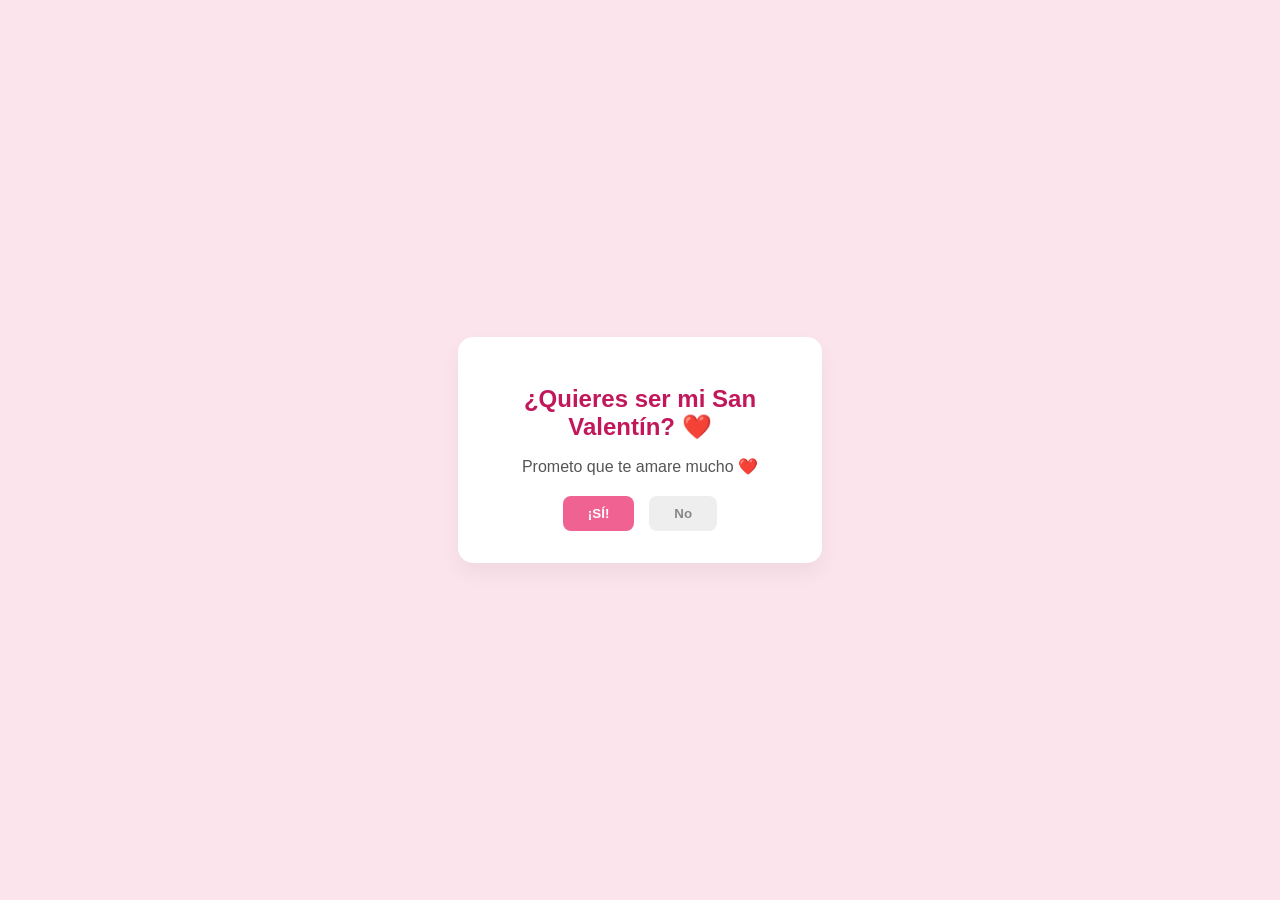
==== index.html @ be023148 "Add files via upload" ====
<!DOCTYPE html>
<html lang="es">
<head>
    <meta charset="UTF-8">
    <meta name="viewport" content="width=device-width, initial-scale=1.0">
    <title>Para mi San Valentín</title>
    <link rel="stylesheet" href="style.css">
</head>
<body>

    <div class="card">
        <h1>¿Quieres ser mi San Valentín? ❤️</h1>
        <p>Prometo que te amare mucho ❤️</p>
        
        <div class="buttons">
            <button id="yesBtn">¡SÍ!</button>
            <button id="noBtn">No</button>
        </div>
    </div>

    <script>
        const noBtn = document.getElementById('noBtn');
        const yesBtn = document.getElementById('yesBtn');

        noBtn.addEventListener('mouseover', () => {
            const x = Math.random() * (window.innerWidth - noBtn.offsetWidth);
            const y = Math.random() * (window.innerHeight - noBtn.offsetHeight);
            
            noBtn.style.position = 'fixed'; // 'fixed' para que se mueva por toda la pantalla
            noBtn.style.left = x + 'px';
            noBtn.style.top = y + 'px';
        });

        yesBtn.addEventListener('click', () => {
            document.body.innerHTML = `
                <div class="card">
                    <h1>¡SIII! Sabía que aceptarías 😍</h1>
                    <img src="https://media.giphy.com/media/v1.Y2lkPTc5MGI3NjExOHp6Znd6Znd6Znd6Znd6Znd6Znd6Znd6Znd6Znd6Znd6Znd6JmVwPXYxX2ludGVybmFsX2dpZl9ieV9pZCZjdD1n/KztT2c4u8mYYUiMKdJ/giphy.gifhttps://media.giphy.com/media/v1.Y2lkPTc5MGI3NjExOHp6Znd6Znd6Znd6Znd6Znd6Znd6Znd6Znd6Znd6Znd6Znd6JmVwPXYxX2ludGVybmFsX2dpZl9ieV9pZCZjdD1n/KztT2c4u8mYYUiMKdJ/giphy.gif" alt="Corgi tierno" class="img">
                    <p>¡Te amo mi San Valentín! ❤️</p>
                    <button id="BotonBtn">click</button>
                </div>
            `;
        const BotonBtn = document.getElementById('BotonBtn');
        BotonBtn.addEventListener('click', () => {
            document.body.innerHTML = `
                <div class="card">
                    <h1>¡Eres lo mejor de mi vida! ❤️</h1>
                    <img src="bb.jpeg" alt="Imagen final" style="width:250px; border-radius:15px; box-shadow: 0 4px 8px rgba(0,0,0,0.2);">
                    <p>Gracias por hacerme el más feliz.</p>
                </div>
            `;
            });
        });
    </script>
</body>
</html>
---- style.css ----
body {
    background-color: #fce4ec; /* Rosa muy pálido */
    margin: 0;
    height: 100vh;
    display: flex;
    justify-content: center;
    align-items: center;
    font-family: 'Segoe UI', Tahoma, Geneva, Verdana, sans-serif;
}

.card {
    background: #ffffff;
    padding: 2rem;
    border-radius: 15px;
    box-shadow: 0 10px 20px rgba(0,0,0,0.05);
    text-align: center;
    width: 300px;
}

h1 {
    color: #c2185b;
    font-size: 1.5rem;
}

p {
    color: #555;
}

.buttons {
    margin-top: 20px;
    display: flex;
    justify-content: center;
    gap: 15px;
}

button {
    padding: 10px 25px;
    border: none;
    border-radius: 8px;
    font-weight: bold;
    cursor: pointer;
    transition: 0.2s;
}

#yesBtn {
    background-color: #f06292;
    color: white;
}

#yesBtn:hover {
    background-color: #ec407a;
    transform: scale(1.1);
}

#noBtn {
    background-color: #eee;
    color: #888;
}
img{
    background: #ffffff;
    padding: 1rem;
    border-radius: 20 px;
    box-shadow: 0 10px 20px rgba(0,0,0,0.05);
    text-align: center;
    width: 200px;
}
#miBoton {
    background-color: #ff4d6d;
    color: white;
    padding: 10px 20px;
    border-radius: 8px;
    border: none;
    cursor: pointer;
}

#miBoton:hover {
    background-color: #c9184a;
}
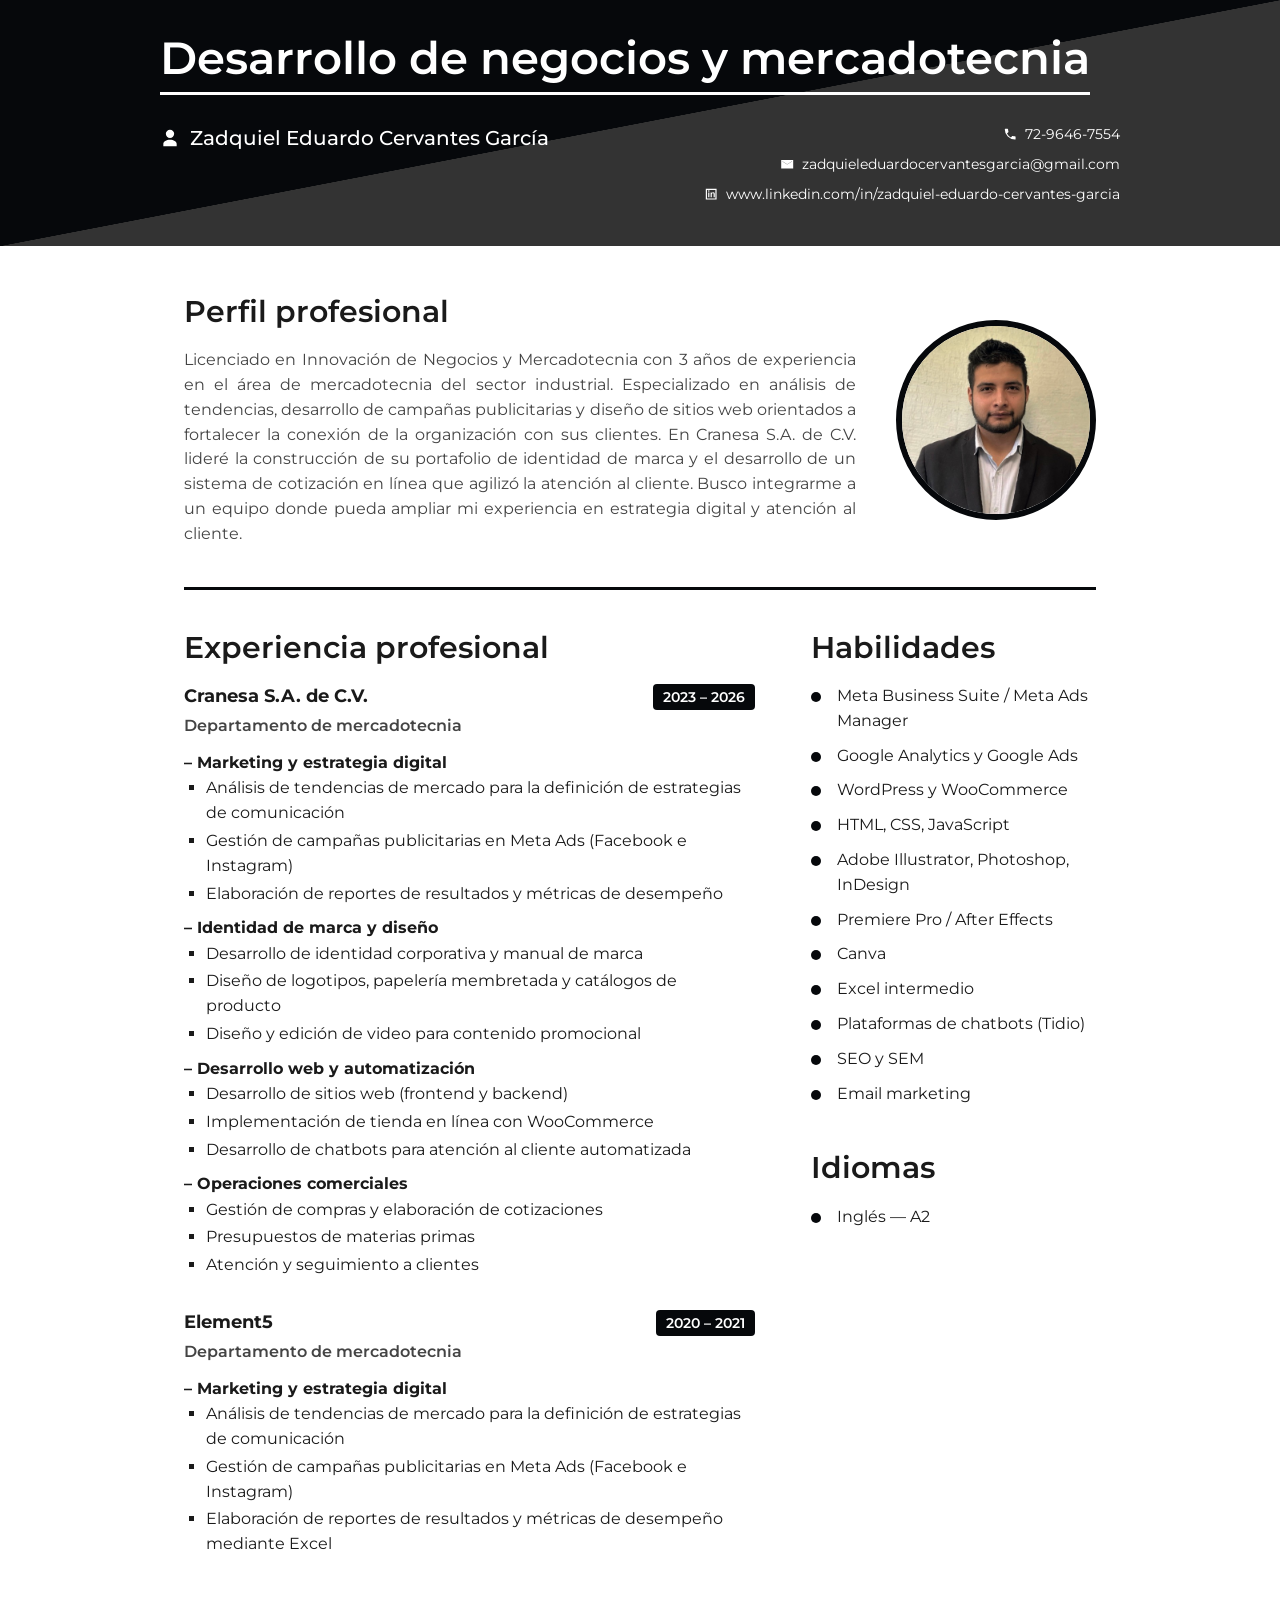
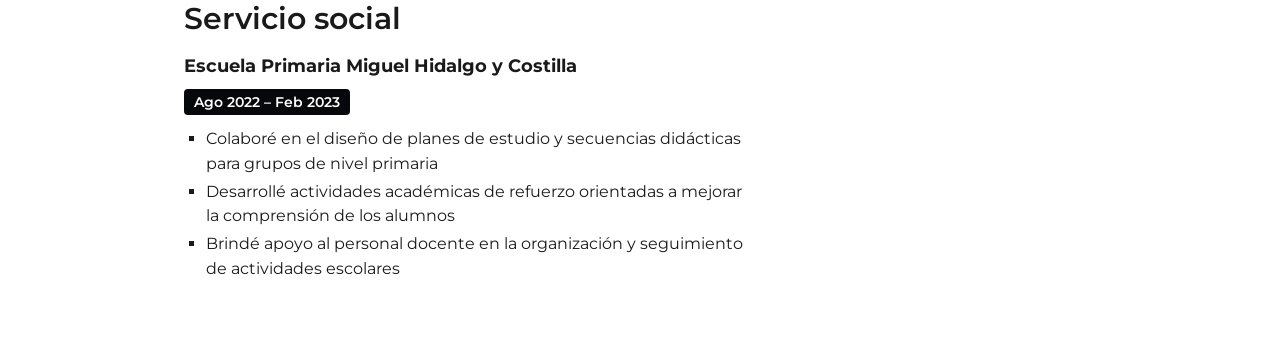
==== commit 4af463dd: "Add files via upload" ====
--- a/index.html
+++ b/index.html
@@ -1,56 +1,181 @@
 <!DOCTYPE html>
 <html lang="es">
 <head>
-    <meta charset="UTF-8">
-    <meta name="viewport" content="width=device-width, initial-scale=1.0">
-    <title>Para mi San Valentín</title>
-    <link rel="stylesheet" href="style.css">
+  <meta charset="UTF-8">
+  <meta name="viewport" content="width=device-width, initial-scale=1.0">
+  <title>Zadquiel Eduardo Cervantes García | CV</title>
+  <meta name="description" content="Desarrollo de negocios y mercadotecnia. Marketing digital, identidad de marca y desarrollo web.">
+  <link rel="preconnect" href="https://fonts.googleapis.com">
+  <link rel="preconnect" href="https://fonts.gstatic.com" crossorigin>
+  <link href="https://fonts.googleapis.com/css2?family=Montserrat:wght@400;500;600;700&display=swap" rel="stylesheet">
+  <link rel="stylesheet" href="styles.css">
 </head>
 <body>
 
-    <div class="card">
-        <h1>¿Quieres ser mi San Valentín? ❤️</h1>
-        <p>Prometo que te amare mucho ❤️</p>
-        
-        <div class="buttons">
-            <button id="yesBtn">¡SÍ!</button>
-            <button id="noBtn">No</button>
-        </div>
+  <header class="hero">
+    <div class="hero__inner">
+      <h1 class="hero__title">Desarrollo de negocios y mercadotecnia</h1>
+
+      <div class="hero__info">
+        <p class="hero__name">
+          <svg class="icon" viewBox="0 0 24 24" aria-hidden="true"><path d="M12 12a5 5 0 1 0 0-10 5 5 0 0 0 0 10Zm0 2c-4.4 0-8 2.2-8 5v3h16v-3c0-2.8-3.6-5-8-5Z"/></svg>
+          Zadquiel Eduardo Cervantes García
+        </p>
+
+        <ul class="hero__contact">
+          <li>
+            <svg class="icon" viewBox="0 0 24 24" aria-hidden="true"><path d="M6.6 10.8a15.1 15.1 0 0 0 6.6 6.6l2.2-2.2a1 1 0 0 1 1-.25 11.4 11.4 0 0 0 3.6.57 1 1 0 0 1 1 1V20a1 1 0 0 1-1 1A17 17 0 0 1 3 4a1 1 0 0 1 1-1h3.5a1 1 0 0 1 1 1c0 1.25.2 2.45.57 3.57a1 1 0 0 1-.25 1L6.6 10.8Z"/></svg>
+            <a href="tel:+527296467554">72-9646-7554</a>
+          </li>
+          <li>
+            <svg class="icon" viewBox="0 0 24 24" aria-hidden="true"><path d="M2 5h20v14H2V5Zm2 2v.5l8 5 8-5V7l-8 5-8-5Z"/></svg>
+            <a href="mailto:zadquieleduardocervantesgarcia@gmail.com">zadquieleduardocervantesgarcia@gmail.com</a>
+          </li>
+          <li>
+            <svg class="icon" viewBox="0 0 24 24" aria-hidden="true"><path d="M3 3h18v18H3V3Zm2 2v14h14V5H5Zm2 4h2v8H7V9Zm1-3.5a1.25 1.25 0 1 1 0 2.5 1.25 1.25 0 0 1 0-2.5ZM11 9h2v1.1c.5-.8 1.4-1.3 2.5-1.3 1.9 0 2.5 1.2 2.5 3.1V17h-2v-4.6c0-1-.2-1.8-1.2-1.8-1.1 0-1.8.7-1.8 2V17h-2V9Z"/></svg>
+            <a href="https://www.linkedin.com/in/zadquiel-eduardo-cervantes-garcia" target="_blank" rel="noopener">www.linkedin.com/in/zadquiel-eduardo-cervantes-garcia</a>
+          </li>
+        </ul>
+      </div>
     </div>
+  </header>
 
-    <script>
-        const noBtn = document.getElementById('noBtn');
-        const yesBtn = document.getElementById('yesBtn');
+  <main class="cv">
 
-        noBtn.addEventListener('mouseover', () => {
-            const x = Math.random() * (window.innerWidth - noBtn.offsetWidth);
-            const y = Math.random() * (window.innerHeight - noBtn.offsetHeight);
-            
-            noBtn.style.position = 'fixed'; // 'fixed' para que se mueva por toda la pantalla
-            noBtn.style.left = x + 'px';
-            noBtn.style.top = y + 'px';
-        });
+    <section class="profile">
+      <img class="profile__photo" src="foto.jpg" alt="Fotografía de Zadquiel Eduardo Cervantes García" width="220" height="220">
+      <div>
+        <h2>Perfil profesional</h2>
+        <p>
+          Licenciado en Innovación de Negocios y Mercadotecnia con 3 años de experiencia en el área de
+          mercadotecnia del sector industrial. Especializado en análisis de tendencias, desarrollo de
+          campañas publicitarias y diseño de sitios web orientados a fortalecer la conexión de la
+          organización con sus clientes. En Cranesa S.A. de C.V. lideré la construcción de su portafolio de
+          identidad de marca y el desarrollo de un sistema de cotización en línea que agilizó la atención
+          al cliente. Busco integrarme a un equipo donde pueda ampliar mi experiencia en estrategia
+          digital y atención al cliente.
+        </p>
+      </div>
+    </section>
 
-        yesBtn.addEventListener('click', () => {
-            document.body.innerHTML = `
-                <div class="card">
-                    <h1>¡SIII! Sabía que aceptarías 😍</h1>
-                    <img src="https://media.giphy.com/media/v1.Y2lkPTc5MGI3NjExOHp6Znd6Znd6Znd6Znd6Znd6Znd6Znd6Znd6Znd6Znd6Znd6JmVwPXYxX2ludGVybmFsX2dpZl9ieV9pZCZjdD1n/KztT2c4u8mYYUiMKdJ/giphy.gifhttps://media.giphy.com/media/v1.Y2lkPTc5MGI3NjExOHp6Znd6Znd6Znd6Znd6Znd6Znd6Znd6Znd6Znd6Znd6Znd6JmVwPXYxX2ludGVybmFsX2dpZl9ieV9pZCZjdD1n/KztT2c4u8mYYUiMKdJ/giphy.gif" alt="Corgi tierno" class="img">
-                    <p>¡Te amo mi San Valentín! ❤️</p>
-                    <button id="BotonBtn">click</button>
-                </div>
-            `;
-        const BotonBtn = document.getElementById('BotonBtn');
-        BotonBtn.addEventListener('click', () => {
-            document.body.innerHTML = `
-                <div class="card">
-                    <h1>¡Eres lo mejor de mi vida! ❤️</h1>
-                    <img src="bb.jpeg" alt="Imagen final" style="width:250px; border-radius:15px; box-shadow: 0 4px 8px rgba(0,0,0,0.2);">
-                    <p>Gracias por hacerme el más feliz.</p>
-                </div>
-            `;
-            });
-        });
-    </script>
+    <hr class="divider">
+
+    <div class="columns">
+
+      <div class="columns__main">
+        <section>
+          <h2>Experiencia profesional</h2>
+
+          <article class="job">
+            <header class="job__header">
+              <h3>Cranesa S.A. de C.V.</h3>
+              <span class="job__date">2023 – 2026</span>
+            </header>
+            <p class="job__dept">Departamento de mercadotecnia</p>
+
+            <div class="job__area">
+              <h4>Marketing y estrategia digital</h4>
+              <ul>
+                <li>Análisis de tendencias de mercado para la definición de estrategias de comunicación</li>
+                <li>Gestión de campañas publicitarias en Meta Ads (Facebook e Instagram)</li>
+                <li>Elaboración de reportes de resultados y métricas de desempeño</li>
+              </ul>
+            </div>
+
+            <div class="job__area">
+              <h4>Identidad de marca y diseño</h4>
+              <ul>
+                <li>Desarrollo de identidad corporativa y manual de marca</li>
+                <li>Diseño de logotipos, papelería membretada y catálogos de producto</li>
+                <li>Diseño y edición de video para contenido promocional</li>
+              </ul>
+            </div>
+
+            <div class="job__area">
+              <h4>Desarrollo web y automatización</h4>
+              <ul>
+                <li>Desarrollo de sitios web (frontend y backend)</li>
+                <li>Implementación de tienda en línea con WooCommerce</li>
+                <li>Desarrollo de chatbots para atención al cliente automatizada</li>
+              </ul>
+            </div>
+
+            <div class="job__area">
+              <h4>Operaciones comerciales</h4>
+              <ul>
+                <li>Gestión de compras y elaboración de cotizaciones</li>
+                <li>Presupuestos de materias primas</li>
+                <li>Atención y seguimiento a clientes</li>
+              </ul>
+            </div>
+          </article>
+
+          <article class="job">
+            <header class="job__header">
+              <h3>Element5</h3>
+              <span class="job__date">2020 – 2021</span>
+            </header>
+            <p class="job__dept">Departamento de mercadotecnia</p>
+
+            <div class="job__area">
+              <h4>Marketing y estrategia digital</h4>
+              <ul>
+                <li>Análisis de tendencias de mercado para la definición de estrategias de comunicación</li>
+                <li>Gestión de campañas publicitarias en Meta Ads (Facebook e Instagram)</li>
+                <li>Elaboración de reportes de resultados y métricas de desempeño mediante Excel</li>
+              </ul>
+            </div>
+          </article>
+        </section>
+
+        <section>
+          <h2>Servicio social</h2>
+
+          <article class="job">
+            <header class="job__header">
+              <h3>Escuela Primaria Miguel Hidalgo y Costilla</h3>
+              <span class="job__date">Ago 2022 – Feb 2023</span>
+            </header>
+
+            <div class="job__area">
+              <ul>
+                <li>Colaboré en el diseño de planes de estudio y secuencias didácticas para grupos de nivel primaria</li>
+                <li>Desarrollé actividades académicas de refuerzo orientadas a mejorar la comprensión de los alumnos</li>
+                <li>Brindé apoyo al personal docente en la organización y seguimiento de actividades escolares</li>
+              </ul>
+            </div>
+          </article>
+        </section>
+      </div>
+
+      <aside class="columns__side">
+        <section>
+          <h2>Habilidades</h2>
+          <ul class="dots">
+            <li>Meta Business Suite / Meta Ads Manager</li>
+            <li>Google Analytics y Google Ads</li>
+            <li>WordPress y WooCommerce</li>
+            <li>HTML, CSS, JavaScript</li>
+            <li>Adobe Illustrator, Photoshop, InDesign</li>
+            <li>Premiere Pro / After Effects</li>
+            <li>Canva</li>
+            <li>Excel intermedio</li>
+            <li>Plataformas de chatbots (Tidio)</li>
+            <li>SEO y SEM</li>
+            <li>Email marketing</li>
+          </ul>
+        </section>
+
+        <section>
+          <h2>Idiomas</h2>
+          <ul class="dots">
+            <li>Inglés — A2</li>
+          </ul>
+        </section>
+      </aside>
+
+    </div>
+  </main>
+
 </body>
-</html>+</html>
--- a/styles.css
+++ b/styles.css
@@ -0,0 +1,297 @@
+/* ===== Variables ===== */
+:root {
+  --negro: #06080b;
+  --gris-oscuro: #333333;
+  --texto: #1a1a1a;
+  --texto-suave: #444444;
+  --blanco: #ffffff;
+  --fondo: #ffffff;
+  --ancho: 960px;
+}
+
+/* ===== Base ===== */
+*,
+*::before,
+*::after {
+  box-sizing: border-box;
+}
+
+body {
+  margin: 0;
+  font-family: "Montserrat", system-ui, sans-serif;
+  color: var(--texto);
+  background: var(--fondo);
+  line-height: 1.55;
+}
+
+a {
+  color: inherit;
+  text-decoration: none;
+}
+
+a:hover {
+  text-decoration: underline;
+}
+
+h1, h2, h3, h4 {
+  margin: 0;
+  line-height: 1.2;
+}
+
+.icon {
+  width: 1em;
+  height: 1em;
+  fill: currentColor;
+  flex-shrink: 0;
+}
+
+/* ===== Encabezado (franja negra con diagonal gris) ===== */
+.hero {
+  color: var(--blanco);
+  background:
+    linear-gradient(to bottom right, var(--negro) 50%, var(--gris-oscuro) 50.1%);
+  padding: 32px 24px 40px;
+}
+
+.hero__inner {
+  max-width: var(--ancho);
+  margin: 0 auto;
+}
+
+.hero__title {
+  display: inline-block;
+  font-size: clamp(1.6rem, 4.5vw, 2.8rem);
+  font-weight: 600;
+  padding-bottom: 6px;
+  border-bottom: 3px solid var(--blanco);
+}
+
+.hero__info {
+  display: flex;
+  justify-content: space-between;
+  align-items: flex-start;
+  gap: 24px;
+  margin-top: 28px;
+  flex-wrap: wrap;
+}
+
+.hero__name {
+  display: flex;
+  align-items: center;
+  gap: 10px;
+  margin: 0;
+  font-size: 1.25rem;
+  font-weight: 500;
+}
+
+.hero__contact {
+  list-style: none;
+  margin: 0;
+  padding: 0;
+  display: grid;
+  gap: 8px;
+  justify-items: end;
+  font-size: 0.9rem;
+}
+
+.hero__contact li {
+  display: flex;
+  align-items: center;
+  gap: 8px;
+  min-width: 0;
+}
+
+.hero__contact a {
+  overflow-wrap: anywhere;
+}
+
+/* ===== Contenido ===== */
+.cv {
+  max-width: var(--ancho);
+  margin: 0 auto;
+  padding: 48px 24px 64px;
+}
+
+.cv h2 {
+  font-size: 1.9rem;
+  font-weight: 600;
+  margin-bottom: 18px;
+}
+
+/* Perfil */
+.profile {
+  display: grid;
+  grid-template-columns: minmax(0, 1fr) 200px;
+  gap: 40px;
+  align-items: center;
+}
+
+.profile > div {
+  order: -1;
+}
+
+.profile p {
+  margin: 0;
+  text-align: justify;
+  color: var(--texto-suave);
+}
+
+.profile__photo {
+  width: 200px;
+  height: 200px;
+  border-radius: 50%;
+  object-fit: cover;
+  border: 6px solid var(--negro);
+}
+
+.divider {
+  border: 0;
+  border-top: 3px solid var(--negro);
+  margin: 40px 0;
+}
+
+/* Columnas */
+.columns {
+  display: grid;
+  grid-template-columns: minmax(0, 2fr) minmax(0, 1fr);
+  gap: 56px;
+}
+
+.columns__main > section + section,
+.columns__side > section + section {
+  margin-top: 44px;
+}
+
+/* Experiencia */
+.job + .job {
+  margin-top: 32px;
+}
+
+.job__header {
+  display: flex;
+  justify-content: space-between;
+  align-items: baseline;
+  gap: 12px;
+  flex-wrap: wrap;
+}
+
+.job__header h3 {
+  font-size: 1.1rem;
+  font-weight: 700;
+}
+
+.job__date {
+  font-weight: 600;
+  font-size: 0.9rem;
+  color: var(--blanco);
+  background: var(--negro);
+  padding: 2px 10px;
+  border-radius: 4px;
+  white-space: nowrap;
+}
+
+.job__dept {
+  margin: 4px 0 14px;
+  font-weight: 600;
+  color: var(--texto-suave);
+}
+
+.job__area {
+  margin-top: 12px;
+}
+
+.job__area h4 {
+  font-size: 1rem;
+  font-weight: 700;
+  margin-bottom: 4px;
+}
+
+.job__area h4::before {
+  content: "– ";
+}
+
+.job__area ul {
+  margin: 0;
+  padding-left: 22px;
+  list-style: square;
+}
+
+.job__area li {
+  margin: 3px 0;
+}
+
+/* Habilidades e idiomas */
+.dots {
+  list-style: none;
+  margin: 0;
+  padding: 0;
+}
+
+.dots li {
+  position: relative;
+  padding-left: 26px;
+  margin: 10px 0;
+}
+
+.dots li::before {
+  content: "";
+  position: absolute;
+  left: 0;
+  top: 0.5em;
+  width: 10px;
+  height: 10px;
+  border-radius: 50%;
+  background: var(--negro);
+}
+
+/* ===== Responsive ===== */
+@media (max-width: 760px) {
+  .hero__info {
+    flex-direction: column;
+  }
+
+  .hero__contact {
+    justify-items: start;
+  }
+
+  .hero__info,
+  .hero__contact {
+    width: 100%;
+  }
+
+  .profile {
+    grid-template-columns: minmax(0, 1fr);
+    justify-items: center;
+    gap: 24px;
+  }
+
+  .profile > div {
+    order: 0;
+  }
+
+  .profile__photo {
+    width: 160px;
+    height: 160px;
+  }
+
+  .columns {
+    grid-template-columns: minmax(0, 1fr);
+    gap: 40px;
+  }
+
+  .cv h2 {
+    font-size: 1.6rem;
+  }
+}
+
+/* ===== Impresión ===== */
+@media print {
+  body {
+    -webkit-print-color-adjust: exact;
+    print-color-adjust: exact;
+  }
+
+  .job {
+    break-inside: avoid;
+  }
+}
